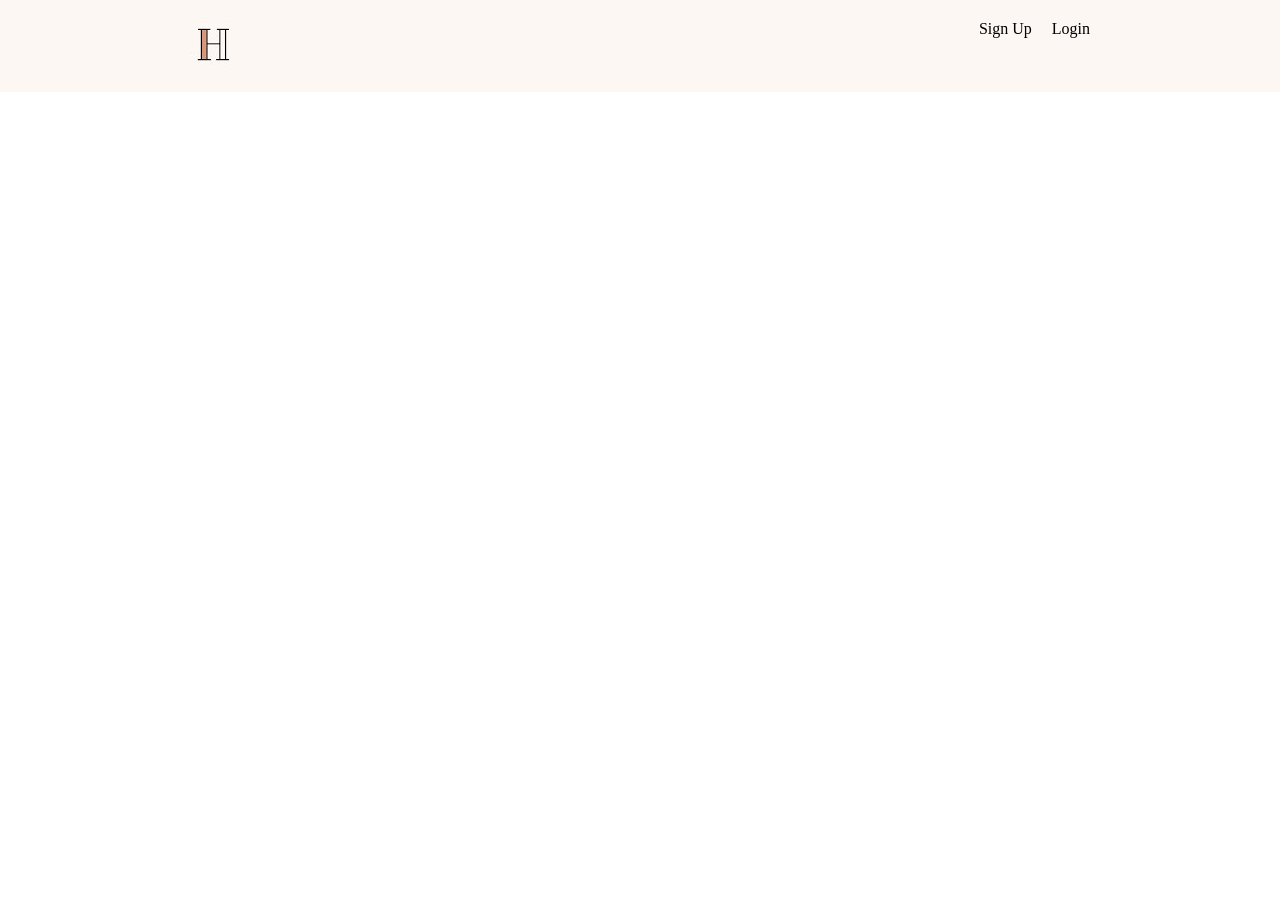
==== index.html @ b097eadd "Feat: made first mark up of menu bar" ====
<!DOCTYPE html>
<html lang="en">
<head>
    <meta charset="UTF-8">
    <meta http-equiv="X-UA-Compatible" content="IE=edge">
    <meta name="viewport" content="width=device-width, initial-scale=1.0">
    <link rel="stylesheet" href="style.css">
    <link rel="shortcut icon" type="image/jpg" href="images/habesfav.jpg">
    <title>Habes Hobbies</title>
</head>
<body>
    <div class='menu-container'>
        <div class='menu'>
          <div class='logo'> <img src="images/habesfav.jpg" alt="Habes Hobies Logo" /></div>
          <div class="links">
                <div class='signup'>Sign Up</div> 
                <div class='login'>Login</div>
          </div>
        </div>
      </div>
    
</body>
</html>
---- style.css ----
* {
    margin: 0;
    padding: 0;
    box-sizing: border-box;
 

    /* dark green #4d5450, dark yellow #d9b34e, orange #d79778, light #fcf7f3 */
  }
  
  .menu-container {
    color: rgb(0, 0, 0);
    background-color: #fcf7f3;  
    padding: 20px 0;
    display: flex;
    justify-content: center;
  }
  
  .menu {
   /*  border: 1px solid #fff;  /* For debugging */ 
  
    width: 900px;
    display: flex;
    justify-content: space-between;
    
  }


  .links {
   /*  border: 1px solid #fff;  /* For debugging */ 
    display: flex;
    justify-content: flex-end;
  }
  
  .login {
    margin-left: 20px;
  }
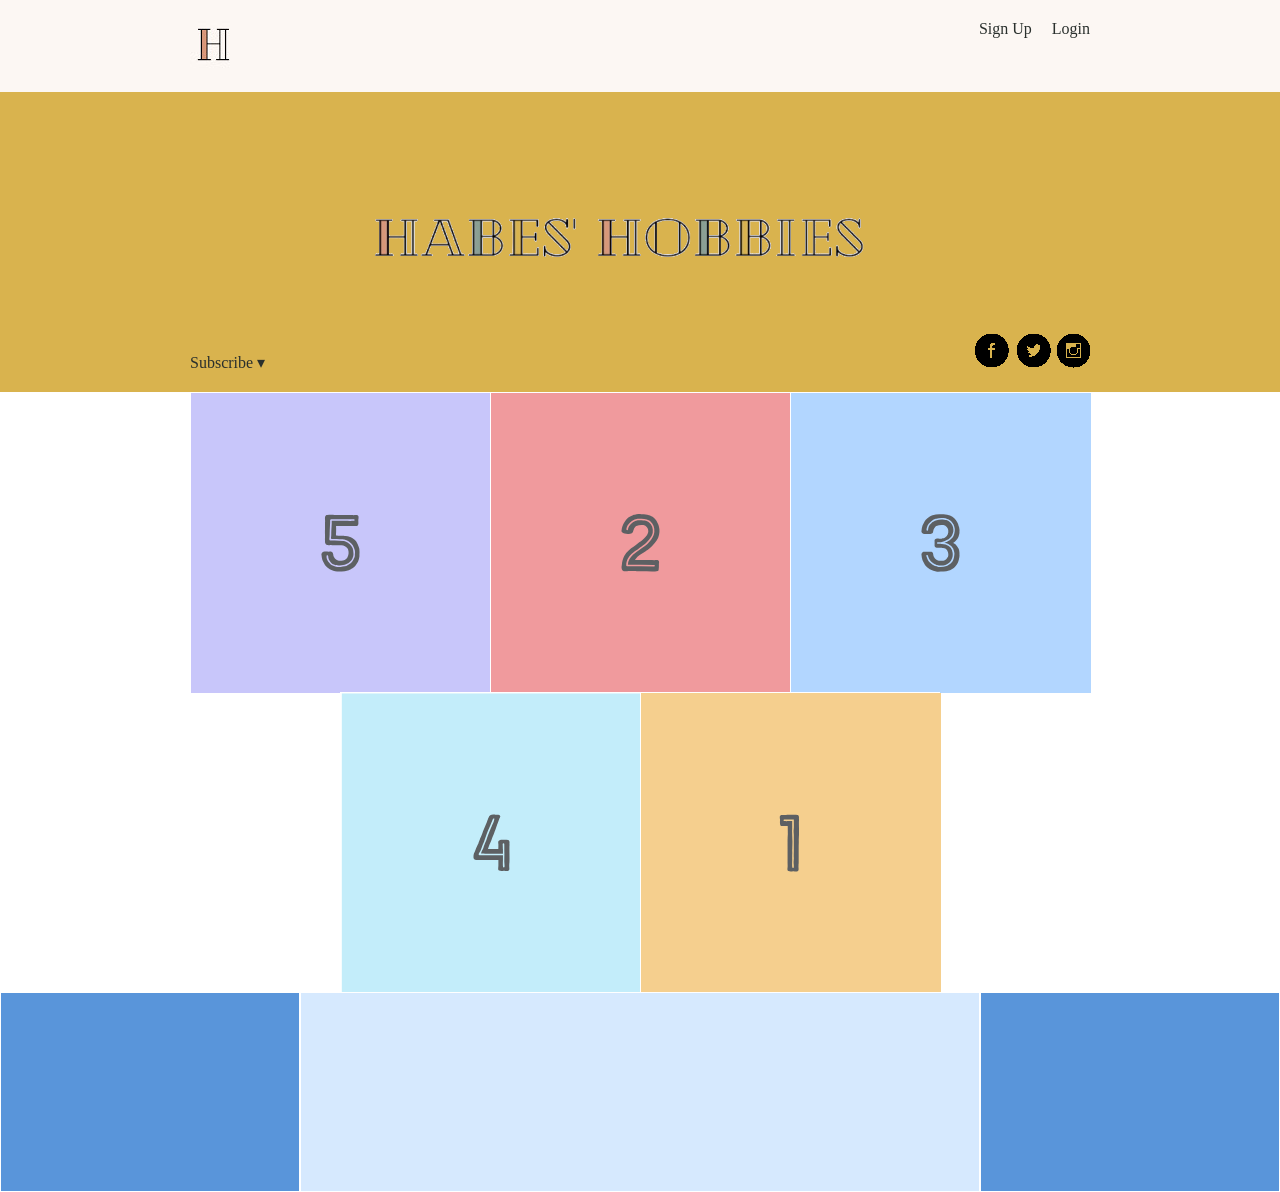
==== commit 29043b8c: "Feat: finished tutorial, may continue later" ====
--- a/index.html
+++ b/index.html
@@ -9,7 +9,19 @@
     <title>Habes Hobbies</title>
 </head>
 <body>
+
+
     <div class='menu-container'>
+        <div class='menu'>
+            <div class='logo'> <img src="images/habesfav.jpg" alt="Habes Hobies Logo" /></div>
+          <div class='signup'>Sign Up</div>
+          <div class='login'>Login</div>
+        </div>
+      </div>
+
+
+
+<!--     <div class='menu-container'>
         <div class='menu'>
           <div class='logo'> <img src="images/habesfav.jpg" alt="Habes Hobies Logo" /></div>
           <div class="links">
@@ -17,7 +29,42 @@
                 <div class='login'>Login</div>
           </div>
         </div>
+      </div> -->
+
+
+    <div class='header-container'>
+        <div class='header'>
+            <div class='subscribe'>Subscribe &#9662;</div>
+            <div class='logo'><img src='images/habeslogodark.png' alt="Habes logo" style="width:500px;height:50px;"/></div>
+            <div class='social'><img src='images/social-icons.png'/></div>
+        </div>
+    </div>
+
+    <div class='photo-grid-container'>
+        <div class='photo-grid'>
+          <div class='photo-grid-item first-item'>
+            <img src='images/one.svg'/>
+          </div>
+          <div class='photo-grid-item'>
+            <img src='images/two.svg'/>
+          </div>
+          <div class='photo-grid-item'>
+            <img src='images/three.svg'/>
+          </div>
+          <div class='photo-grid-item'>
+            <img src='images/four.svg'/>
+          </div>
+          <div class='photo-grid-item last-item'>
+            <img src='images/five.svg'/>
+          </div>
+        </div>
       </div>
-    
+
+
+      <div class='footer'>
+        <div class='footer-item footer-one'></div>
+        <div class='footer-item footer-two'></div>
+        <div class='footer-item footer-three'></div>
+      </div>
 </body>
 </html>
--- a/style.css
+++ b/style.css
@@ -6,9 +6,9 @@
 
     /* dark green #4d5450, dark yellow #d9b34e, orange #d79778, light #fcf7f3 */
   }
-  
+/* Menu container */
   .menu-container {
-    color: rgb(0, 0, 0);
+    color: #2a302d;
     background-color: #fcf7f3;  
     padding: 20px 0;
     display: flex;
@@ -35,4 +35,93 @@
     margin-left: 20px;
   }
 
-  +  .signup {
+    margin-left: auto;
+  }
+
+
+/* Header with the logo */
+  .header-container {
+    color: #2a302d;
+    background-color: #d9b34e;
+    display: flex;
+    justify-content: center;
+  }
+  
+  .header {
+    width: 900px;
+    height: 300px;
+    display: flex;
+    justify-content: space-between;
+    /* align-items: stretch; */
+    align-items: center;
+  }
+
+/* .social,
+.logo,
+.subscribe {
+  border: 1px solid #5995DA;
+} */
+
+.social,
+.subscribe {
+  align-self: flex-end;
+  margin-bottom: 20px;
+}
+
+/* Body content */
+.photo-grid-container {
+    display: flex;
+    justify-content: center;
+  }
+  
+  .photo-grid {
+    width: 900px;
+    display: flex;
+    justify-content: center;
+    align-items:  center;
+    flex-wrap: wrap;
+    /* flex-direction: row-reverse; */
+  }
+  
+  .photo-grid-item {
+    border: 1px solid #fff;
+    width: 300px;
+    height: 300px;
+    flex-direction: row;
+    align-items: center;
+  }
+
+  .first-item {
+    order: 1;
+  }
+  
+  .last-item {
+    order: -1;
+  }
+
+
+/* Footer */
+
+.footer {
+    display: flex;
+    justify-content: space-between;
+  }
+  
+  .footer-item {
+    border: 1px solid #fff;
+    background-color: #D6E9FE;
+    height: 200px;
+    flex: 1;
+  }
+
+  .footer-three {
+    flex: 2;
+  }
+
+  .footer-one,
+.footer-three {
+  background-color: #5995DA;
+  flex: initial;
+  width: 300px;
+}
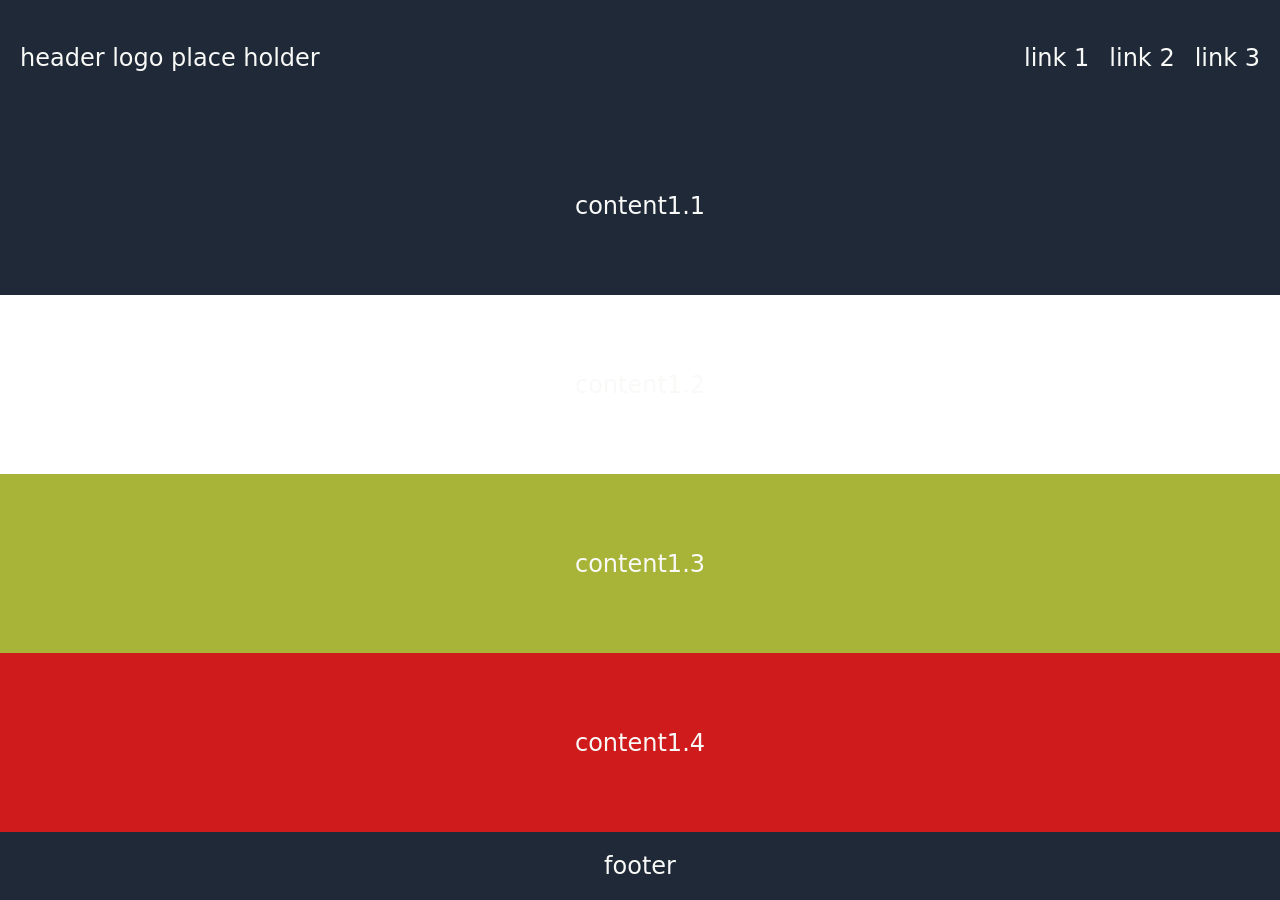
==== commit fd92162d: "Feat: basic flex layout of the different sections" ====
--- a/index.html
+++ b/index.html
@@ -1,70 +1,32 @@
 <!DOCTYPE html>
 <html lang="en">
 <head>
-    <meta charset="UTF-8">
-    <meta http-equiv="X-UA-Compatible" content="IE=edge">
-    <meta name="viewport" content="width=device-width, initial-scale=1.0">
-    <link rel="stylesheet" href="style.css">
-    <link rel="shortcut icon" type="image/jpg" href="images/habesfav.jpg">
-    <title>Habes Hobbies</title>
+  <meta charset="UTF-8">
+  <meta http-equiv="X-UA-Compatible" content="IE=edge">
+  <meta name="viewport" content="width=device-width, initial-scale=1.0">
+  <link rel="stylesheet" href="style.css">
+  <link rel="shortcut icon" type="image/jpg" href="images/habesfav.jpg">
+  <title>Habes Home</title>
 </head>
 <body>
 
+  <div class="header">
+    <div class="logo">header logo place holder</div>
+    <ul>
+      <li><a href="">link 1</a></li>
+      <li><a href="">link 2</a></li>
+      <li><a href="">link 3</a></li>
+    </ul>
+  </div>
 
-    <div class='menu-container'>
-        <div class='menu'>
-            <div class='logo'> <img src="images/habesfav.jpg" alt="Habes Hobies Logo" /></div>
-          <div class='signup'>Sign Up</div>
-          <div class='login'>Login</div>
-        </div>
-      </div>
+  <div class="content">
+    <div class="content1"><!-- link to subscribe --> content1.1</div>
+    <div class="content2">content1.2</div>
+    <div class="content3">content1.3</div>
+    <div class="content4">content1.4</div>
+  </div>
 
+  <div class="footer"> footer</div>
 
-
-<!--     <div class='menu-container'>
-        <div class='menu'>
-          <div class='logo'> <img src="images/habesfav.jpg" alt="Habes Hobies Logo" /></div>
-          <div class="links">
-                <div class='signup'>Sign Up</div> 
-                <div class='login'>Login</div>
-          </div>
-        </div>
-      </div> -->
-
-
-    <div class='header-container'>
-        <div class='header'>
-            <div class='subscribe'>Subscribe &#9662;</div>
-            <div class='logo'><img src='images/habeslogodark.png' alt="Habes logo" style="width:500px;height:50px;"/></div>
-            <div class='social'><img src='images/social-icons.png'/></div>
-        </div>
-    </div>
-
-    <div class='photo-grid-container'>
-        <div class='photo-grid'>
-          <div class='photo-grid-item first-item'>
-            <img src='images/one.svg'/>
-          </div>
-          <div class='photo-grid-item'>
-            <img src='images/two.svg'/>
-          </div>
-          <div class='photo-grid-item'>
-            <img src='images/three.svg'/>
-          </div>
-          <div class='photo-grid-item'>
-            <img src='images/four.svg'/>
-          </div>
-          <div class='photo-grid-item last-item'>
-            <img src='images/five.svg'/>
-          </div>
-        </div>
-      </div>
-
-
-      <div class='footer'>
-        <div class='footer-item footer-one'></div>
-        <div class='footer-item footer-two'></div>
-        <div class='footer-item footer-three'></div>
-      </div>
 </body>
 </html>
--- a/style.css
+++ b/style.css
@@ -1,127 +1,82 @@
-* {
+/* Habes Hobies style.css */
+body { 
+    font-family: system-ui, -apple-system, BlinkMacSystemFont, 'Segoe UI', Roboto, Oxygen, Ubuntu, Cantarell, 'Open Sans', 'Helvetica Neue', sans-serif;
     margin: 0;
-    padding: 0;
-    box-sizing: border-box;
- 
+    min-height: 100vh;
+    display: flex;
+    flex-direction: column;
 
-    /* dark green #4d5450, dark yellow #d9b34e, orange #d79778, light #fcf7f3 */
-  }
-/* Menu container */
-  .menu-container {
-    color: #2a302d;
-    background-color: #fcf7f3;  
-    padding: 20px 0;
+}
+
+
+/* Header */
+.header {
+    height: 72 px;
+    background-color: #1f2937;
+    color: #f9faf8;
+    font-size: 24px;
+    display: flex;
+    justify-content: space-between;
+    align-items: center;
+    padding: 20px;
+}
+.logo {
+
+}
+a {
+    text-decoration: none;
+    color: #f9faf8;
+}
+ul {
+    display: flex;
+    gap: 20px;
+    list-style: none;
+
+}
+
+/* Content */
+
+.content {
+    display: flex;
+    flex-direction: column;
+    flex: 1;
+    
+}
+
+.content1, .content2, .content3, .content4 {
+    display: flex;
+    flex: 1;
+
+    font-size: 24px;
+    justify-content: center;
+    align-items: center;
+    padding: 20px;
+}
+.content{
+    background-color: #1f2937;
+    color: #f9faf8;
+}
+.content2 {
+    background-color: #ffffff;
+}
+.content3 {
+    background-color: #a8b438;
+}
+.content4 {
+    background-color: #cf1b1b;
+}
+
+
+
+
+/* footer */
+.footer {
+    height: 72 px;
+    background-color: #1f2937;
+    color: #f9faf8;
+    font-size: 24px;
     display: flex;
     justify-content: center;
-  }
-  
-  .menu {
-   /*  border: 1px solid #fff;  /* For debugging */ 
-  
-    width: 900px;
-    display: flex;
-    justify-content: space-between;
-    
-  }
-
-
-  .links {
-   /*  border: 1px solid #fff;  /* For debugging */ 
-    display: flex;
-    justify-content: flex-end;
-  }
-  
-  .login {
-    margin-left: 20px;
-  }
-
-  .signup {
-    margin-left: auto;
-  }
-
-
-/* Header with the logo */
-  .header-container {
-    color: #2a302d;
-    background-color: #d9b34e;
-    display: flex;
-    justify-content: center;
-  }
-  
-  .header {
-    width: 900px;
-    height: 300px;
-    display: flex;
-    justify-content: space-between;
-    /* align-items: stretch; */
     align-items: center;
-  }
-
-/* .social,
-.logo,
-.subscribe {
-  border: 1px solid #5995DA;
-} */
-
-.social,
-.subscribe {
-  align-self: flex-end;
-  margin-bottom: 20px;
-}
-
-/* Body content */
-.photo-grid-container {
-    display: flex;
-    justify-content: center;
-  }
-  
-  .photo-grid {
-    width: 900px;
-    display: flex;
-    justify-content: center;
-    align-items:  center;
-    flex-wrap: wrap;
-    /* flex-direction: row-reverse; */
-  }
-  
-  .photo-grid-item {
-    border: 1px solid #fff;
-    width: 300px;
-    height: 300px;
-    flex-direction: row;
-    align-items: center;
-  }
-
-  .first-item {
-    order: 1;
-  }
-  
-  .last-item {
-    order: -1;
-  }
-
-
-/* Footer */
-
-.footer {
-    display: flex;
-    justify-content: space-between;
-  }
-  
-  .footer-item {
-    border: 1px solid #fff;
-    background-color: #D6E9FE;
-    height: 200px;
-    flex: 1;
-  }
-
-  .footer-three {
-    flex: 2;
-  }
-
-  .footer-one,
-.footer-three {
-  background-color: #5995DA;
-  flex: initial;
-  width: 300px;
+    padding: 20px;
 }
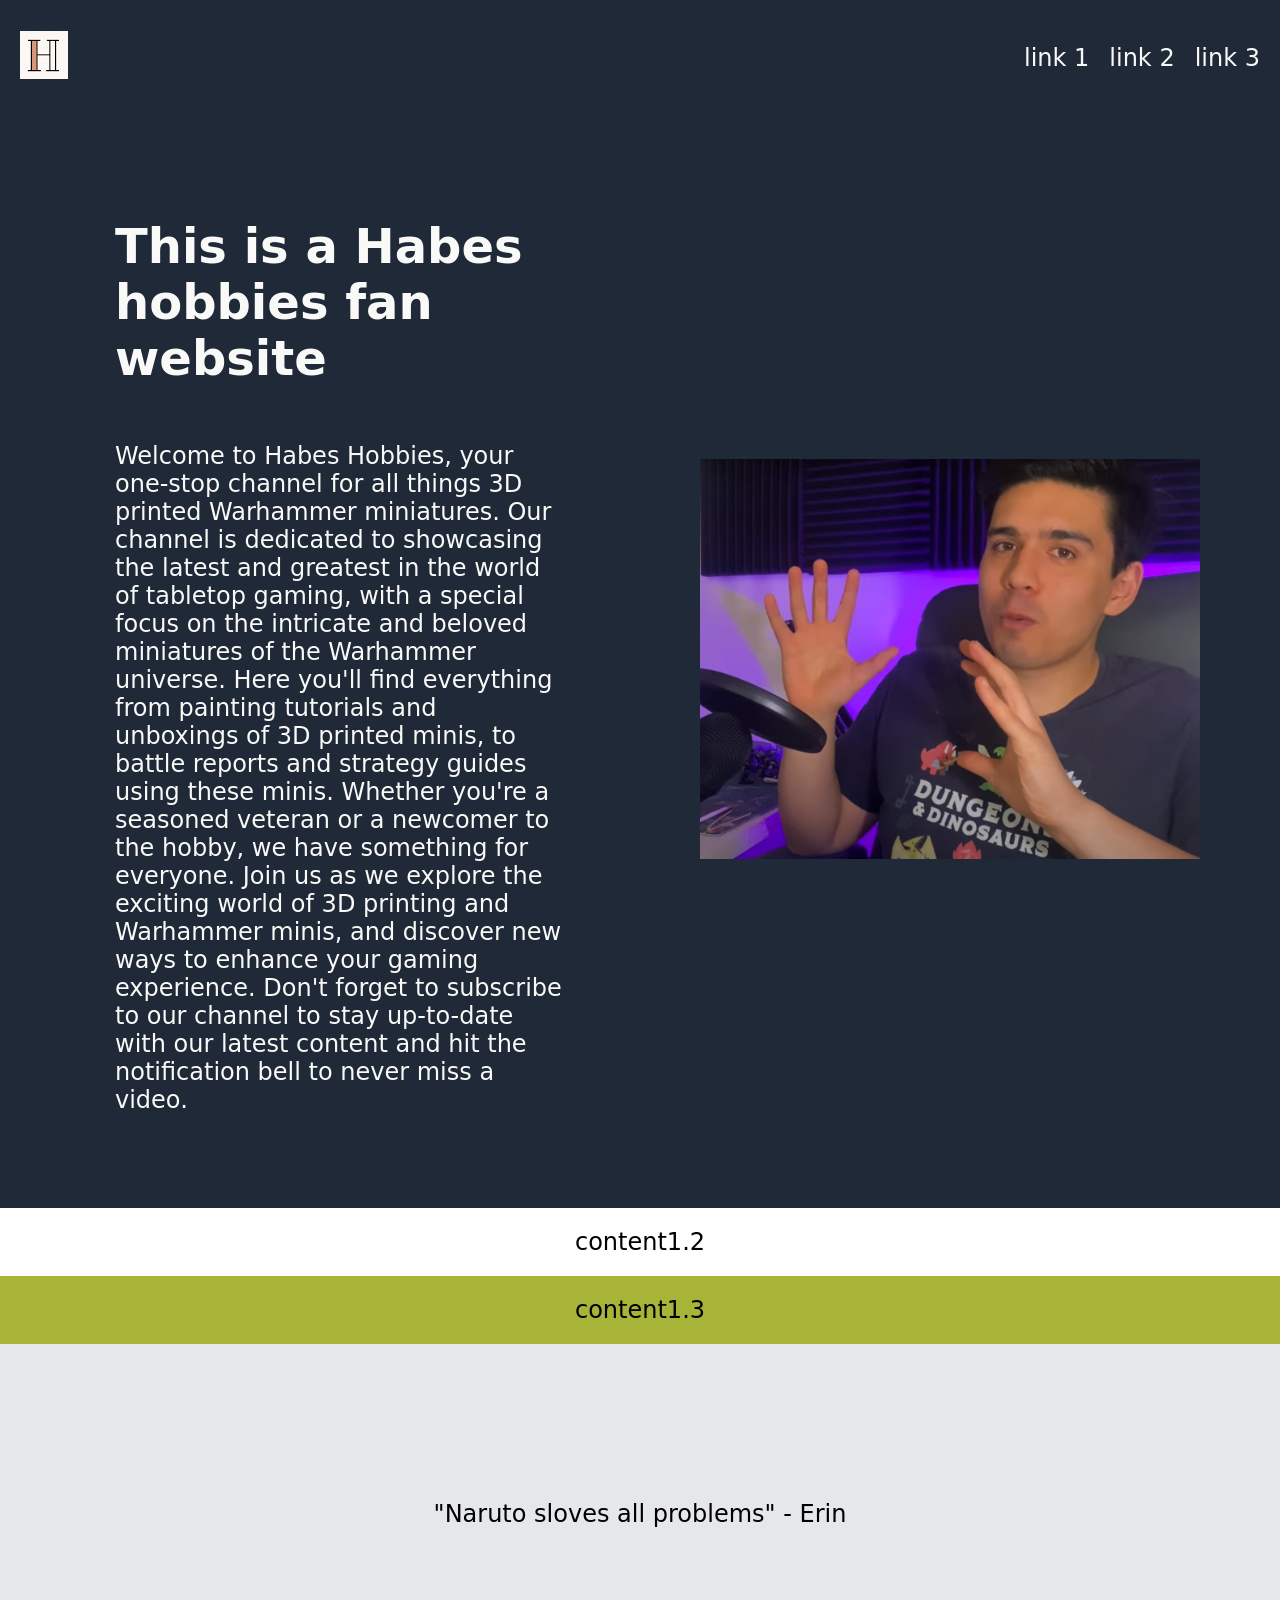
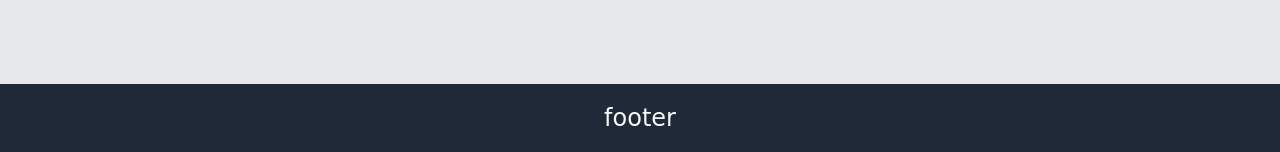
==== commit fcd3681a: "feat: made the first content bar." ====
--- a/index.html
+++ b/index.html
@@ -11,7 +11,7 @@
 <body>
 
   <div class="header">
-    <div class="logo">header logo place holder</div>
+    <div class="logo"><img src="./images/habesfav.jpg" alt="habe logo"></div>
     <ul>
       <li><a href="">link 1</a></li>
       <li><a href="">link 2</a></li>
@@ -20,10 +20,22 @@
   </div>
 
   <div class="content">
-    <div class="content1"><!-- link to subscribe --> content1.1</div>
+    <div class="content1">
+      <div class="blurb">
+      <h1> This is a Habes hobbies fan website</h1>
+      <p>Welcome to Habes Hobbies, your one-stop channel for all things 3D printed Warhammer miniatures. Our channel is dedicated to showcasing the latest and greatest in the world of tabletop gaming, with a special focus on the intricate and beloved miniatures of the Warhammer universe. Here you'll find everything from painting tutorials and unboxings of 3D printed minis, to battle reports and strategy guides using these minis. Whether you're a seasoned veteran or a newcomer to the hobby, we have something for everyone. Join us as we explore the exciting world of 3D printing and Warhammer minis, and discover new ways to enhance your gaming experience. Don't forget to subscribe to our channel to stay up-to-date with our latest content and hit the notification bell to never miss a video.</p>
+    </div>
+      <div class="image1"> <img src="./images/andrew.png" alt="image of habes" width="500" height="400"> </div>
+    </div>
+    
+    
     <div class="content2">content1.2</div>
+   
+   
     <div class="content3">content1.3</div>
-    <div class="content4">content1.4</div>
+   
+   
+    <div class="content4">"Naruto sloves all problems" - Erin</div>
   </div>
 
   <div class="footer"> footer</div>
--- a/style.css
+++ b/style.css
@@ -52,10 +52,27 @@
     align-items: center;
     padding: 20px;
 }
-.content{
+.content1{
     background-color: #1f2937;
     color: #f9faf8;
+    gap: 100px;
+    padding: 35PX;
+    display: flex;
+    flex-wrap: wrap;
 }
+.blurb {
+display: flex;
+flex-direction: column;
+padding: 35px;
+max-width: 50vh;
+}
+.image1 {
+    width: 200;
+    height: 100;
+    
+       
+}
+
 .content2 {
     background-color: #ffffff;
 }
@@ -63,7 +80,8 @@
     background-color: #a8b438;
 }
 .content4 {
-    background-color: #cf1b1b;
+    min-height: 300px;
+    background-color: #e5e7eb;
 }
 
 
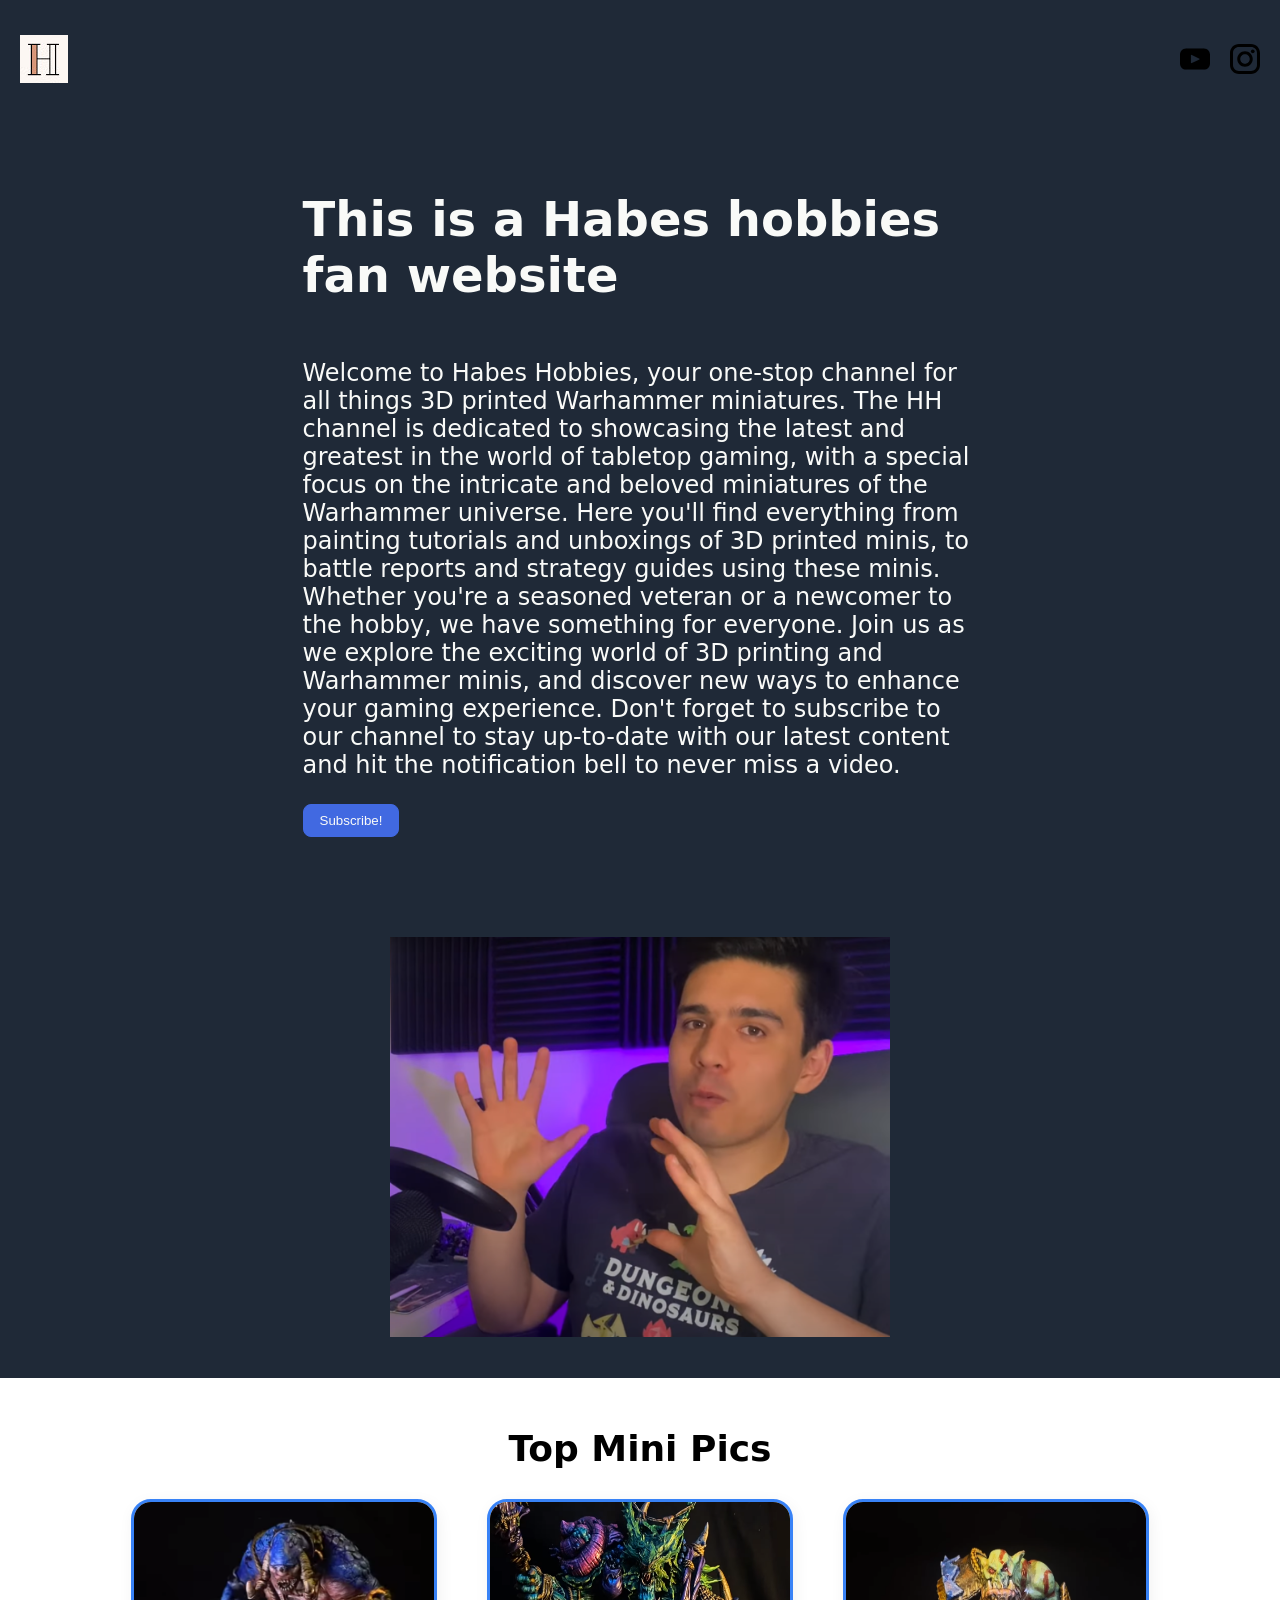
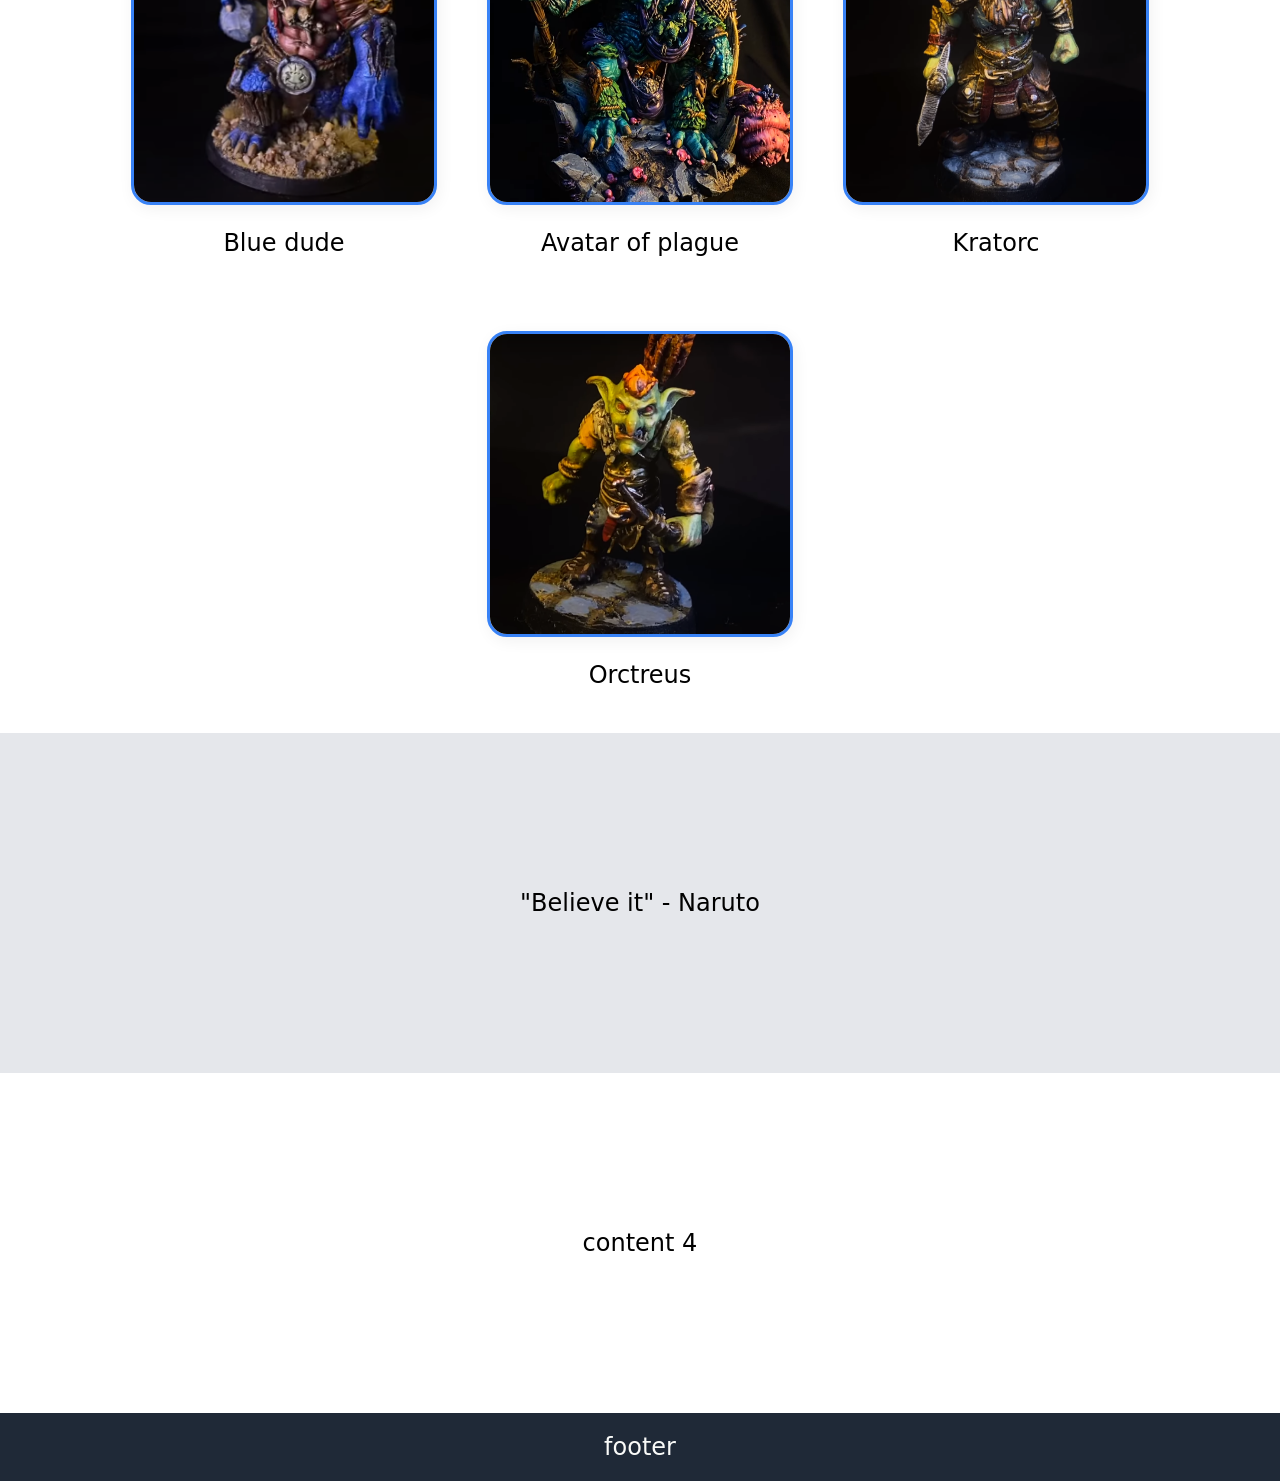
==== commit 0a8e0540: "Feat: second content bar is complete." ====
--- a/index.html
+++ b/index.html
@@ -13,29 +13,50 @@
   <div class="header">
     <div class="logo"><img src="./images/habesfav.jpg" alt="habe logo"></div>
     <ul>
-      <li><a href="">link 1</a></li>
-      <li><a href="">link 2</a></li>
-      <li><a href="">link 3</a></li>
+      <li><a href="https://www.youtube.com/@Habes"><img class="hedderlink" src="./images/yt.svg" alt="youtube channel link" ></a></li>
+      <li><a href="https://www.instagram.com/habeshobbies/?hl=en"><img class="hedderlink" src="./images/insta.svg" alt="Insta link" ></a></li>
+     <!--  <li><a href="">link 3</a></li> -->
     </ul>
   </div>
 
   <div class="content">
+
     <div class="content1">
       <div class="blurb">
       <h1> This is a Habes hobbies fan website</h1>
-      <p>Welcome to Habes Hobbies, your one-stop channel for all things 3D printed Warhammer miniatures. Our channel is dedicated to showcasing the latest and greatest in the world of tabletop gaming, with a special focus on the intricate and beloved miniatures of the Warhammer universe. Here you'll find everything from painting tutorials and unboxings of 3D printed minis, to battle reports and strategy guides using these minis. Whether you're a seasoned veteran or a newcomer to the hobby, we have something for everyone. Join us as we explore the exciting world of 3D printing and Warhammer minis, and discover new ways to enhance your gaming experience. Don't forget to subscribe to our channel to stay up-to-date with our latest content and hit the notification bell to never miss a video.</p>
+      <p>Welcome to Habes Hobbies, your one-stop channel for all things 3D printed Warhammer miniatures. The HH channel is dedicated to showcasing the latest and greatest in the world of tabletop gaming, with a special focus on the intricate and beloved miniatures of the Warhammer universe. Here you'll find everything from painting tutorials and unboxings of 3D printed minis, to battle reports and strategy guides using these minis. Whether you're a seasoned veteran or a newcomer to the hobby, we have something for everyone. Join us as we explore the exciting world of 3D printing and Warhammer minis, and discover new ways to enhance your gaming experience. Don't forget to subscribe to our channel to stay up-to-date with our latest content and hit the notification bell to never miss a video.</p>
+      <div class="bp"><button id="button1"> <a href="https://www.youtube.com/@Habes">Subscribe!</a></button></div>
     </div>
       <div class="image1"> <img src="./images/andrew.png" alt="image of habes" width="500" height="400"> </div>
     </div>
     
-    
-    <div class="content2">content1.2</div>
+    <div class="content2">
+      <h2> Top Mini Pics </h2>
+      <div class="cardcontent">
+      <div class="card">
+        <img class="imgcard" src="./images/bluedude.png" alt="image of mini" >
+        <p> Blue dude</p>
+      </div>
+      <div class="card">
+        <img class="imgcard" src="./images/avatarofplage.png" alt="image of mini" >
+        <p> Avatar of plague </p>
+      </div>
+      <div class="card">
+        <img class="imgcard" src="./images/kratorc.png" alt="image of mini" >
+        <p> Kratorc </p>
+      </div>
+      <div class="card">
+        <img class="imgcard" src="./images/boyorc.png" alt="image of mini" >
+        <p> Orctreus </p>
+      </div>
+      </div>
+    </div>
    
    
-    <div class="content3">content1.3</div>
+    <div class="content3">"Believe it" - Naruto </div>
    
    
-    <div class="content4">"Naruto sloves all problems" - Erin</div>
+    <div class="content4">content 4</div>
   </div>
 
   <div class="footer"> footer</div>
--- a/style.css
+++ b/style.css
@@ -33,6 +33,10 @@
     list-style: none;
 
 }
+.hedderlink {
+    height: 30px;
+    width: 30px;
+}
 
 /* Content */
 
@@ -52,6 +56,8 @@
     align-items: center;
     padding: 20px;
 }
+
+/* Content 1 */
 .content1{
     background-color: #1f2937;
     color: #f9faf8;
@@ -63,9 +69,25 @@
 .blurb {
 display: flex;
 flex-direction: column;
-padding: 35px;
-max-width: 50vh;
+/* padding: 35px; */
+max-width: 75vh;
 }
+/* .bp {
+    display: flex;
+    justify-content: center;
+} */
+button {
+    padding: 8px 16px;
+    border-radius: 8px;
+}
+#button1 {
+
+    background: royalblue;
+    border: 1px solid royalblue;
+    color: white;
+}
+
+
 .image1 {
     width: 200;
     height: 100;
@@ -73,15 +95,46 @@
        
 }
 
+
+/* Content 2 */
 .content2 {
     background-color: #ffffff;
+    display: flex;
+    flex-direction: column;
 }
+.cardcontent {
+    display: flex;
+    flex-direction: row;  
+    flex-wrap: wrap;
+    gap: 50px;
+    justify-content: center;
+}
+.card {
+    display: flex;
+    flex-direction: column;
+    align-items: center;
+    
+}
+
+.imgcard {
+    width: 300px;
+    height: 300px;
+    border: 3px solid #3882f6;
+    box-shadow: 2px 4px 16px rgba(0,0,0,.06);
+    border-radius: 20px;
+}
+
+/* Content 3 */
 .content3 {
-    background-color: #a8b438;
+    min-height: 300px;
+    background-color: #e5e7eb;
 }
+
+
+/* Content 4 */
 .content4 {
     min-height: 300px;
-    background-color: #e5e7eb;
+    background-color: #fff;
 }
 
 
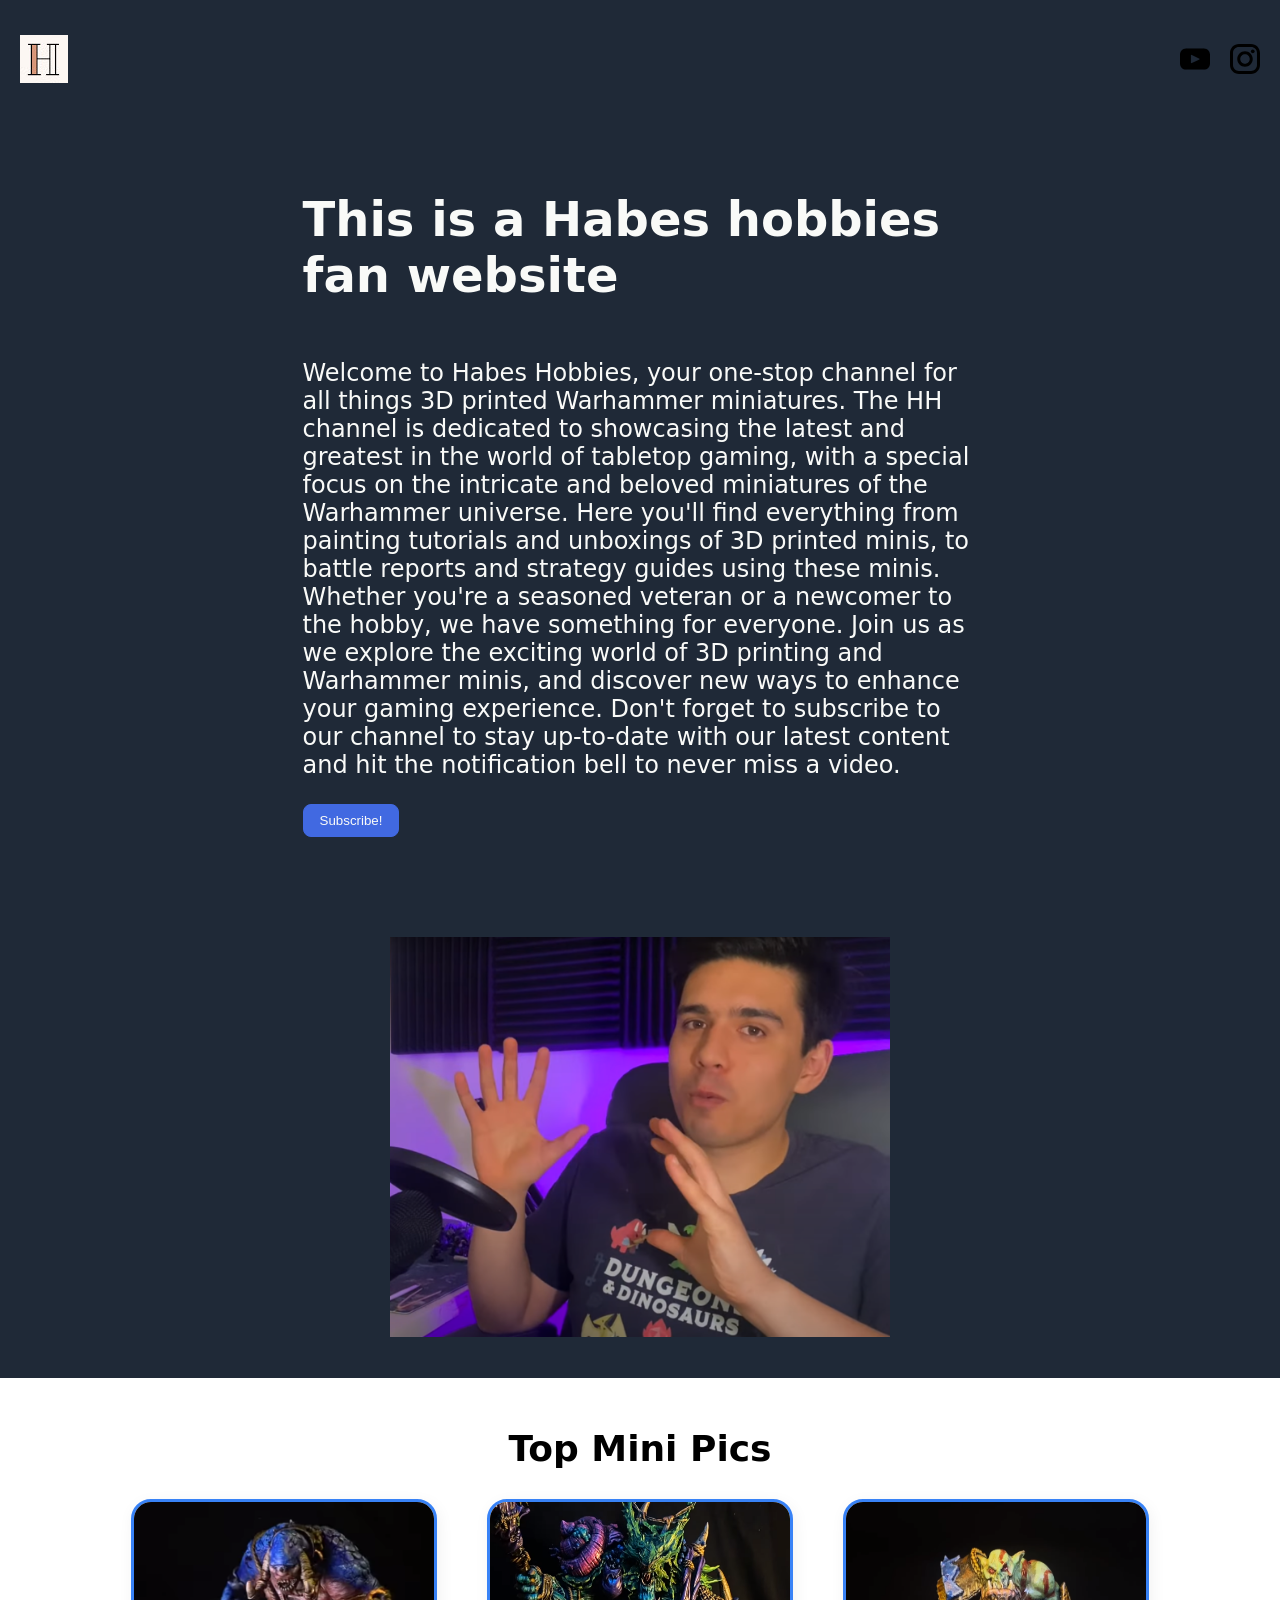
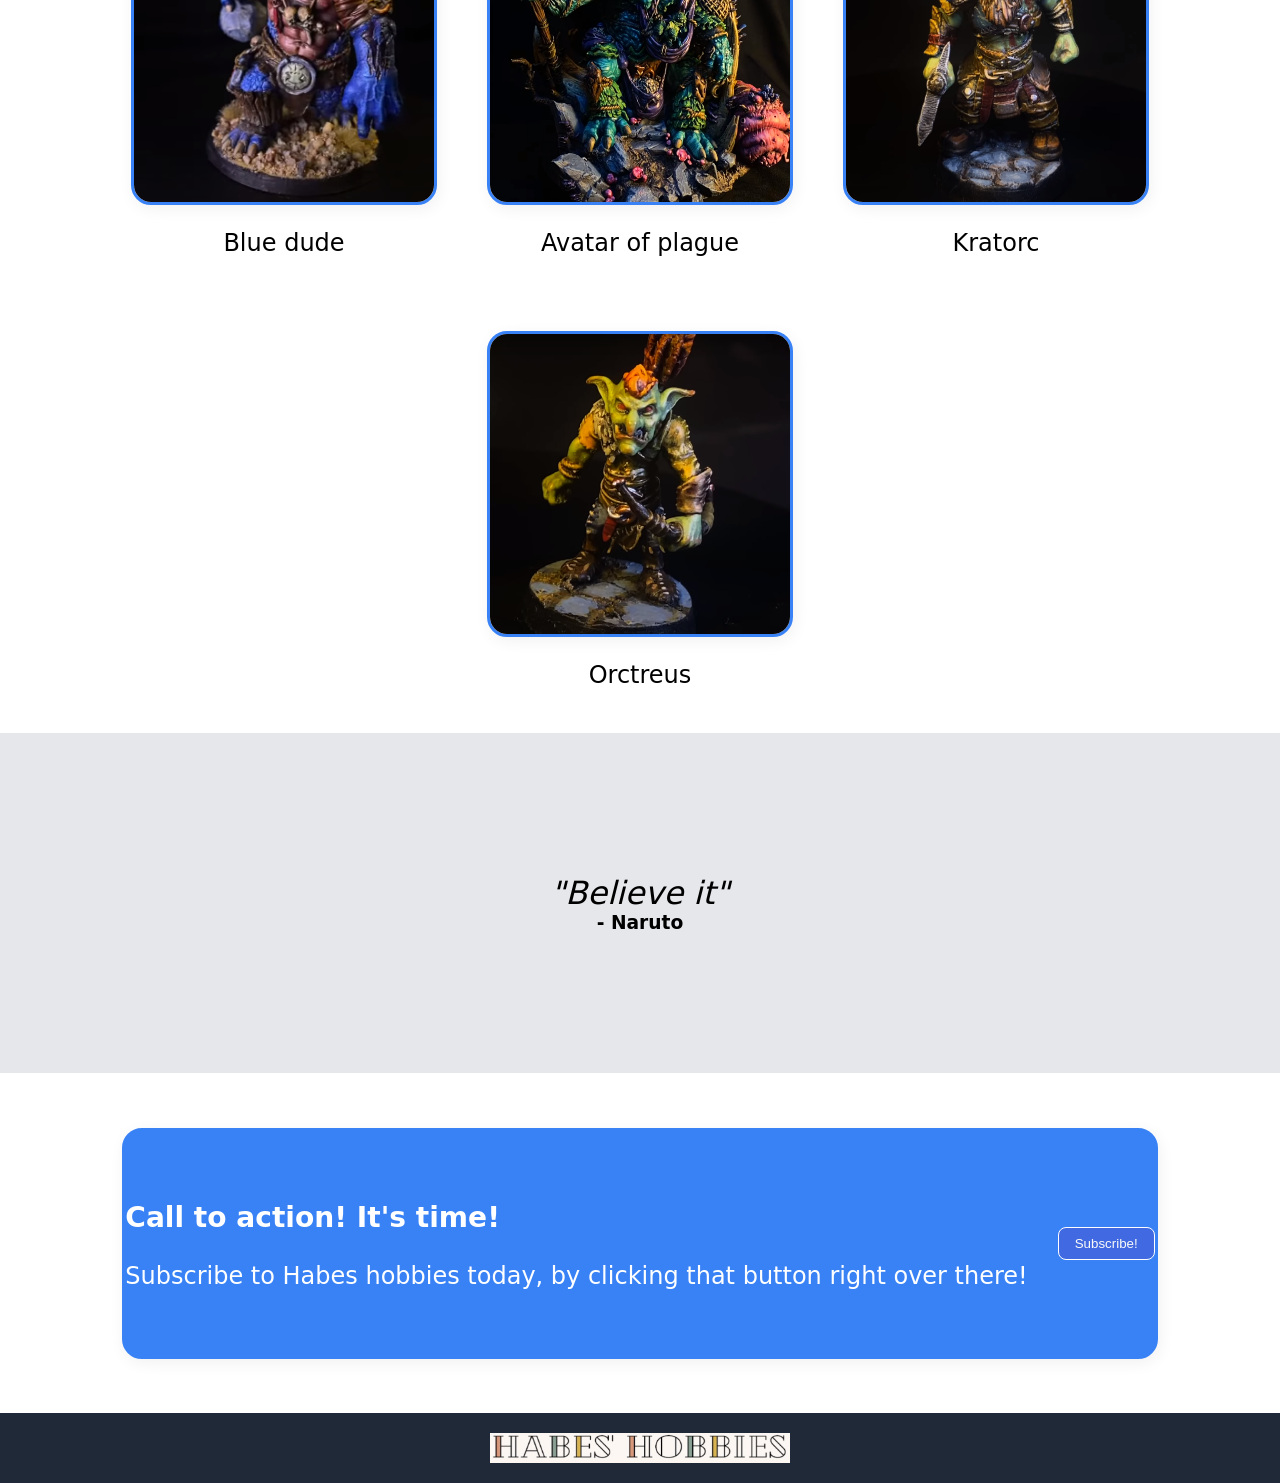
==== commit ae4afbe3: "feat: Finished landing page, 1st draft." ====
--- a/index.html
+++ b/index.html
@@ -53,13 +53,25 @@
     </div>
    
    
-    <div class="content3">"Believe it" - Naruto </div>
+    <div class="content3">
+      "Believe it" 
+      <div class="quote"> - Naruto</div>
+    </div>
    
    
-    <div class="content4">content 4</div>
+    <div class="content4">
+      <div class="calltoact">
+        <div class="blub">
+          <h3>Call to action! It's time!</h3>
+          <p>Subscribe to Habes hobbies today, by clicking that button right over there!</p>
+        </div>
+        <div class="bp2"><button id="button2"> <a href="https://www.youtube.com/@Habes">Subscribe!</a></button></div>
+      </div>
+        
+    </div>
   </div>
 
-  <div class="footer"> footer</div>
+  <div class="footer"> <img class="footerlogo" src="./images/habeslogo.png" alt="Habes hobbies logo" > </div>
 
 </body>
 </html>
--- a/style.css
+++ b/style.css
@@ -126,8 +126,20 @@
 
 /* Content 3 */
 .content3 {
+    display: flex;
+    justify-content: center;
+    align-items: center;
+    flex-direction: column;
     min-height: 300px;
     background-color: #e5e7eb;
+    font-style: italic;
+    font-size: 24pt;
+}
+
+.quote {
+    font-weight: bolder;
+    font-size: 14pt;
+    font-style: normal;
 }
 
 
@@ -135,8 +147,35 @@
 .content4 {
     min-height: 300px;
     background-color: #fff;
+    
 }
 
+.calltoact {
+   min-width: 75vw;
+    min-height: 25vh;
+    max-height: 75vh;
+    border: 3px solid #3882f6;
+    background-color: #3882f6;
+    box-shadow: 2px 4px 16px rgba(0,0,0,.06);
+    border-radius: 20px;
+    display: flex;
+    flex-direction: row;
+    gap: 30px;
+    justify-content: center;
+    align-items: center;
+    color: #fff;
+}
+.bp2 {
+    display: flex;
+    justify-content: center;
+    align-items: center;
+}
+#button2 {
+
+    background: royalblue;
+    border: 1px solid #fff;
+    color: white;
+}
 
 
 
@@ -150,4 +189,9 @@
     justify-content: center;
     align-items: center;
     padding: 20px;
+}
+
+.footerlogo {
+    height: 30px;
+    width: 300px;
 }
